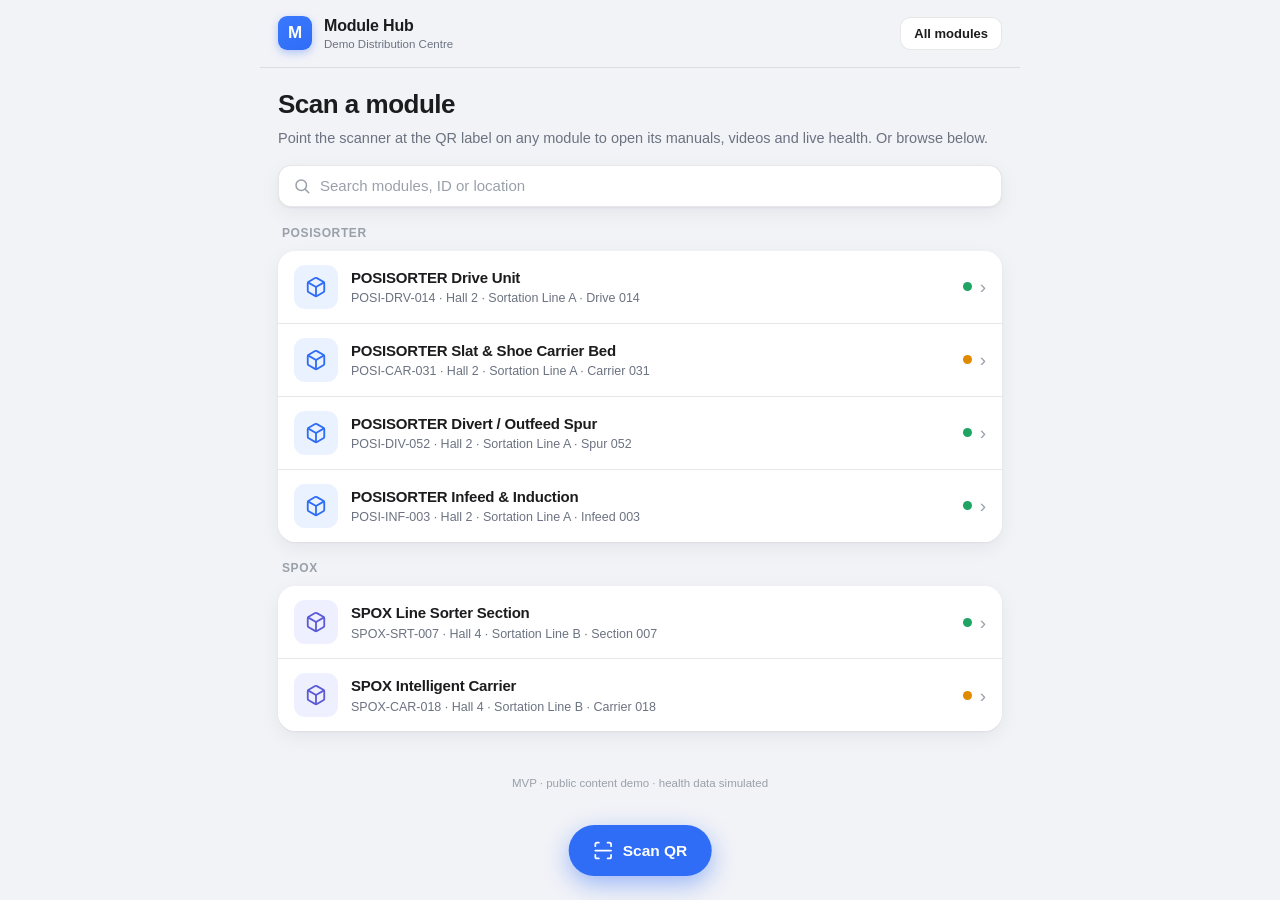
==== index.html @ b14de414 "Rebuild Module Hub: real public content, live health, QR scanning, iOS/Material redesign - Redesign " ====
<!DOCTYPE html>
<html lang="en">
<head>
<meta charset="UTF-8">
<meta name="viewport" content="width=device-width, initial-scale=1.0, viewport-fit=cover, maximum-scale=1">
<meta name="theme-color" content="#f2f3f7" media="(prefers-color-scheme: light)">
<meta name="theme-color" content="#000000" media="(prefers-color-scheme: dark)">
<meta name="apple-mobile-web-app-capable" content="yes">
<title>Vanderlande Module Hub</title>
<link rel="stylesheet" href="assets/styles.css">
</head>
<body>

<div class="app">
  <header class="topbar">
    <div class="mark">M</div>
    <div class="titles">
      <div class="title" id="brand-title">Module Hub</div>
      <div class="sub" id="brand-sub">Site operations</div>
    </div>
    <div class="spacer"></div>
    <button class="ghost" onclick="location.hash='#/'">All modules</button>
  </header>

  <main class="wrap" id="view"></main>

  <div class="foot">MVP · public content demo · health data simulated</div>
</div>

<!-- Floating scan button -->
<button class="fab" onclick="openScanner()">
  <svg viewBox="0 0 24 24" fill="none" stroke="currentColor" stroke-width="2" stroke-linecap="round" stroke-linejoin="round">
    <path d="M3 7V5a2 2 0 0 1 2-2h2"/><path d="M17 3h2a2 2 0 0 1 2 2v2"/>
    <path d="M21 17v2a2 2 0 0 1-2 2h-2"/><path d="M7 21H5a2 2 0 0 1-2-2v-2"/>
    <line x1="3" y1="12" x2="21" y2="12"/>
  </svg>
  Scan QR
</button>

<!-- Scanner overlay -->
<div class="scanner" id="scanner">
  <video id="scan-video" playsinline muted></video>
  <div class="bar">
    <span class="t">Scan module label</span>
    <button class="x" onclick="closeScanner()" aria-label="Close">×</button>
  </div>
  <div class="reticle"><i></i><div class="laser"></div></div>
  <div class="hint" id="scan-hint">Centre the QR code in the frame</div>
  <div class="err" id="scan-err">
    <div class="big">Camera unavailable</div>
    <p>—</p>
    <button onclick="openScanner()">Try again</button>
  </div>
</div>

<!-- QR label modal -->
<div class="modal-bg" id="qr-modal" onclick="if(event.target===this)closeQR()">
  <div class="modal">
    <h3 id="qr-name">Module</h3>
    <div class="mid" id="qr-id">—</div>
    <div id="qrbox"></div>
    <div class="url" id="qr-url"></div>
    <button class="btn" onclick="printQR()">Print label</button>
    <button class="btn sec" onclick="closeQR()">Close</button>
  </div>
</div>

<script src="vendor/qrcode.js"></script>
<script src="vendor/jsQR.js"></script>
<script src="assets/data.js"></script>
<script src="assets/app.js"></script>
</body>
</html>
---- assets/styles.css ----
/* =============================================================================
   Module Hub — styles
   Clean iOS / Material blend: light, airy, rounded, soft shadows, system fonts.
   ========================================================================== */

:root {
  /* Surfaces */
  --bg: #f2f3f7;
  --surface: #ffffff;
  --surface-2: #f7f8fa;
  --hairline: rgba(60, 60, 67, 0.12);

  /* Text */
  --text: #1c1c1e;
  --text-2: #6b7280;
  --text-3: #9aa0aa;

  /* Accent (iOS/Material blue-indigo) */
  --accent: #2f6df6;
  --accent-weak: #eaf1ff;
  --accent-press: #235ad6;

  /* Status */
  --ok: #1fa463;
  --ok-weak: #e6f6ee;
  --warn: #e08a00;
  --warn-weak: #fdf2dc;
  --bad: #e0483a;
  --bad-weak: #fdeceb;

  --radius: 18px;
  --radius-sm: 13px;
  --shadow: 0 1px 2px rgba(16, 24, 40, 0.05), 0 6px 20px rgba(16, 24, 40, 0.06);
  --shadow-lg: 0 10px 40px rgba(16, 24, 40, 0.18);

  --font: -apple-system, BlinkMacSystemFont, "SF Pro Text", "Segoe UI", Roboto,
          "Helvetica Neue", Arial, sans-serif;
}

@media (prefers-color-scheme: dark) {
  :root {
    --bg: #000000;
    --surface: #1c1c1e;
    --surface-2: #2c2c2e;
    --hairline: rgba(255, 255, 255, 0.12);
    --text: #f5f5f7;
    --text-2: #a1a1aa;
    --text-3: #8a8a8e;
    --accent: #4f8bff;
    --accent-weak: #18233b;
    --accent-press: #6ba0ff;
    --ok-weak: #102a1d;
    --warn-weak: #2e2410;
    --bad-weak: #2e1513;
    --shadow: 0 1px 2px rgba(0, 0, 0, 0.4), 0 8px 24px rgba(0, 0, 0, 0.5);
  }
}

* { box-sizing: border-box; margin: 0; padding: 0; }
html, body { height: 100%; }
body {
  font-family: var(--font);
  background: var(--bg);
  color: var(--text);
  -webkit-font-smoothing: antialiased;
  text-rendering: optimizeLegibility;
  line-height: 1.45;
  overscroll-behavior-y: none;
}
button { font-family: inherit; cursor: pointer; }
a { color: inherit; }

.app { max-width: 760px; margin: 0 auto; min-height: 100%; padding-bottom: 96px; }

/* ----------------------------- Top bar ---------------------------------- */
.topbar {
  position: sticky; top: 0; z-index: 20;
  display: flex; align-items: center; gap: 12px;
  padding: 14px 18px;
  background: color-mix(in srgb, var(--bg) 78%, transparent);
  -webkit-backdrop-filter: saturate(180%) blur(20px);
  backdrop-filter: saturate(180%) blur(20px);
  border-bottom: 1px solid var(--hairline);
}
.topbar .mark {
  width: 34px; height: 34px; border-radius: 9px; flex: none;
  background: linear-gradient(150deg, #3a78ff, #2f6df6);
  display: grid; place-items: center; color: #fff; font-weight: 800; font-size: 17px;
  box-shadow: 0 3px 8px rgba(47, 109, 246, 0.35);
}
.topbar .titles { min-width: 0; }
.topbar .title { font-weight: 700; font-size: 16px; letter-spacing: -0.2px; }
.topbar .sub { font-size: 11.5px; color: var(--text-2); margin-top: -1px; }
.topbar .spacer { flex: 1; }
.topbar .ghost {
  background: var(--surface); border: 1px solid var(--hairline); color: var(--text);
  border-radius: 10px; padding: 8px 13px; font-size: 13px; font-weight: 600;
}
.topbar .ghost:active { background: var(--surface-2); }

.wrap { padding: 18px; }

/* ------------------------------ Home ------------------------------------ */
.hero h1 {
  font-size: 26px; font-weight: 800; letter-spacing: -0.5px; margin-bottom: 4px;
}
.hero p { color: var(--text-2); font-size: 14.5px; margin-bottom: 16px; }

.search {
  display: flex; align-items: center; gap: 9px;
  background: var(--surface); border: 1px solid var(--hairline);
  border-radius: 13px; padding: 11px 14px; margin-bottom: 18px;
  box-shadow: var(--shadow);
}
.search svg { width: 18px; height: 18px; color: var(--text-3); flex: none; }
.search input {
  border: none; outline: none; background: transparent; flex: 1;
  font-size: 15px; color: var(--text);
}
.search input::placeholder { color: var(--text-3); }

.group-label {
  font-size: 12px; font-weight: 700; text-transform: uppercase;
  letter-spacing: 0.6px; color: var(--text-3); margin: 18px 4px 9px;
}

/* Grouped inset list (iOS) with card feel (Material) */
.list { background: var(--surface); border-radius: var(--radius);
        box-shadow: var(--shadow); overflow: hidden; }
.row {
  display: flex; align-items: center; gap: 13px;
  padding: 14px 16px; text-decoration: none; color: inherit;
  border-top: 1px solid var(--hairline); background: var(--surface);
  transition: background 0.12s;
}
.row:first-child { border-top: none; }
.row:active { background: var(--surface-2); }
.row .badge {
  width: 44px; height: 44px; border-radius: 11px; flex: none;
  display: grid; place-items: center; font-weight: 800; font-size: 12px;
  background: var(--accent-weak); color: var(--accent);
}
.row .badge.spox { background: #eef0ff; color: #5b5bd6; }
.row .badge svg { width: 22px; height: 22px; }
.row .info { flex: 1; min-width: 0; }
.row .info .n { font-weight: 650; font-size: 15px; letter-spacing: -0.2px;
  white-space: nowrap; overflow: hidden; text-overflow: ellipsis; }
.row .info .c { font-size: 12.5px; color: var(--text-2); margin-top: 1px; }
.row .right { display: flex; align-items: center; gap: 8px; flex: none; }
.row .chev { color: var(--text-3); font-size: 19px; }

.status-dot { width: 9px; height: 9px; border-radius: 50%; flex: none; }
.status-dot.ok { background: var(--ok); }
.status-dot.attention { background: var(--warn); }
.status-dot.down { background: var(--bad); }

.empty { text-align: center; color: var(--text-2); padding: 40px 20px; font-size: 14px; }

/* --------------------------- Module header ------------------------------ */
.back {
  display: inline-flex; align-items: center; gap: 3px; color: var(--accent);
  font-size: 15px; font-weight: 600; background: none; border: none;
  margin-bottom: 14px; padding: 4px 0;
}
.back svg { width: 18px; height: 18px; }

.mod-head {
  background: var(--surface); border-radius: var(--radius); padding: 20px;
  box-shadow: var(--shadow); margin-bottom: 16px;
}
.mod-tag {
  display: inline-flex; align-items: center; gap: 7px; font-size: 12px;
  font-weight: 700; color: var(--accent); background: var(--accent-weak);
  padding: 5px 10px; border-radius: 8px; margin-bottom: 12px;
}
.mod-tag .id { font-family: ui-monospace, "SF Mono", Menlo, monospace; letter-spacing: 0.4px; }
.mod-name { font-size: 23px; font-weight: 800; letter-spacing: -0.5px; line-height: 1.15; }
.mod-loc { color: var(--text-2); font-size: 14px; margin-top: 5px; }
.mod-summary { color: var(--text); font-size: 14px; margin-top: 12px; opacity: 0.92; }

.pills { display: flex; gap: 8px; margin-top: 15px; flex-wrap: wrap; }
.pill {
  display: inline-flex; align-items: center; gap: 6px; font-size: 12.5px;
  font-weight: 650; padding: 6px 12px; border-radius: 20px;
  background: var(--surface-2); color: var(--text-2);
}
.pill.ok { background: var(--ok-weak); color: var(--ok); }
.pill.attention { background: var(--warn-weak); color: var(--warn); }
.pill.down { background: var(--bad-weak); color: var(--bad); }
.pill .dot { width: 7px; height: 7px; border-radius: 50%; background: currentColor; }

/* --------------------------- Segmented tabs ----------------------------- */
.segment {
  display: flex; gap: 2px; background: var(--surface-2);
  padding: 3px; border-radius: 12px; margin-bottom: 16px;
}
.segment button {
  flex: 1; border: none; background: transparent; color: var(--text-2);
  padding: 9px; border-radius: 9px; font-size: 13.5px; font-weight: 600;
  transition: all 0.15s;
}
.segment button.active {
  background: var(--surface); color: var(--text);
  box-shadow: 0 1px 4px rgba(16, 24, 40, 0.12);
}

/* ----------------------------- Resources -------------------------------- */
.res {
  display: flex; align-items: center; gap: 13px; width: 100%; text-align: left;
  background: var(--surface); border: none; border-radius: var(--radius-sm);
  padding: 14px; margin-bottom: 10px; box-shadow: var(--shadow);
  text-decoration: none; color: inherit;
}
.res:active { background: var(--surface-2); }
.res .ic {
  width: 42px; height: 42px; border-radius: 11px; flex: none;
  display: grid; place-items: center;
}
.res .ic svg { width: 21px; height: 21px; }
.ic.pdf { background: var(--bad-weak); color: var(--bad); }
.ic.guide { background: var(--ok-weak); color: var(--ok); }
.ic.vid { background: var(--accent-weak); color: var(--accent); }
.res .meta { flex: 1; min-width: 0; }
.res .meta .h { font-weight: 650; font-size: 14.5px; letter-spacing: -0.2px; }
.res .meta .s { font-size: 12.5px; color: var(--text-2); margin-top: 1px; }
.res .chev { color: var(--text-3); font-size: 19px; }

/* ------------------------------ Videos ---------------------------------- */
.video {
  background: var(--surface); border-radius: var(--radius-sm); overflow: hidden;
  box-shadow: var(--shadow); margin-bottom: 12px;
}
.video .frame { width: 100%; aspect-ratio: 16/9; background: #000; }
.video .frame iframe { width: 100%; height: 100%; border: 0; display: block; }
.video .cap { padding: 12px 14px; }
.video .cap .h { font-weight: 650; font-size: 14.5px; }
.video .cap .s { font-size: 12.5px; color: var(--text-2); margin-top: 1px; }

/* ------------------------------ Health ---------------------------------- */
.health-banner {
  display: flex; align-items: center; gap: 8px; font-size: 12.5px;
  color: var(--text-2); background: var(--surface-2); border-radius: 11px;
  padding: 9px 13px; margin-bottom: 14px;
}
.health-banner .live {
  display: inline-flex; align-items: center; gap: 6px; font-weight: 700;
  color: var(--ok);
}
.live .blip {
  width: 8px; height: 8px; border-radius: 50%; background: var(--ok);
  box-shadow: 0 0 0 0 rgba(31, 164, 99, 0.5); animation: blip 1.6s infinite;
}
@keyframes blip {
  0% { box-shadow: 0 0 0 0 rgba(31,164,99,0.5); }
  70% { box-shadow: 0 0 0 7px rgba(31,164,99,0); }
  100% { box-shadow: 0 0 0 0 rgba(31,164,99,0); }
}

.metrics { display: grid; grid-template-columns: 1fr 1fr; gap: 12px; margin-bottom: 14px; }
.metric {
  background: var(--surface); border-radius: var(--radius-sm); padding: 15px;
  box-shadow: var(--shadow);
}
.metric .label { font-size: 12px; color: var(--text-2); font-weight: 600; }
.metric .value { font-size: 25px; font-weight: 800; letter-spacing: -0.5px; margin-top: 3px; }
.metric .value .unit { font-size: 13px; font-weight: 600; color: var(--text-2); margin-left: 3px; }
.metric .bar { height: 6px; border-radius: 4px; background: var(--surface-2); margin-top: 10px; overflow: hidden; }
.metric .bar > span { display: block; height: 100%; border-radius: 4px; background: var(--accent); transition: width 0.5s ease, background 0.5s; }
.metric canvas { width: 100%; height: 36px; display: block; margin-top: 8px; }
.metric.wide { grid-column: 1 / -1; }

.faults { background: var(--surface); border-radius: var(--radius-sm); box-shadow: var(--shadow); overflow: hidden; }
.faults .head { padding: 14px 16px; font-weight: 700; font-size: 14px; border-bottom: 1px solid var(--hairline); }
.fault { display: flex; align-items: flex-start; gap: 11px; padding: 13px 16px; border-top: 1px solid var(--hairline); }
.fault:first-of-type { border-top: none; }
.fault .sev { width: 9px; height: 9px; border-radius: 50%; margin-top: 6px; flex: none; }
.fault .sev.warn { background: var(--warn); }
.fault .sev.info { background: var(--accent); }
.fault .sev.bad { background: var(--bad); }
.fault .ft { flex: 1; }
.fault .ft .t { font-size: 14px; font-weight: 600; }
.fault .ft .m { font-size: 12.5px; color: var(--text-2); margin-top: 1px; }
.fault .when { font-size: 11.5px; color: var(--text-3); white-space: nowrap; }
.faults .clear { padding: 18px 16px; text-align: center; color: var(--text-2); font-size: 13.5px; }

/* ------------------------------ Reader ---------------------------------- */
.reader-note {
  display: flex; gap: 9px; align-items: flex-start; font-size: 12.5px;
  color: var(--warn); background: var(--warn-weak); border-radius: 11px;
  padding: 11px 13px; margin-bottom: 16px;
}
.reader h2 { font-size: 20px; font-weight: 800; letter-spacing: -0.4px; margin-bottom: 10px; }
.reader .card { background: var(--surface); border-radius: var(--radius); padding: 18px 20px; box-shadow: var(--shadow); }
.reader h3 { font-size: 15px; font-weight: 700; margin: 16px 0 7px; }
.reader h3:first-child { margin-top: 0; }
.reader p { font-size: 14.5px; margin-bottom: 8px; }
.reader ul { margin: 4px 0 8px 20px; }
.reader li { font-size: 14.5px; margin-bottom: 5px; }

/* ------------------------------- FAB ------------------------------------ */
.fab {
  position: fixed; left: 50%; transform: translateX(-50%); bottom: 24px; z-index: 30;
  display: inline-flex; align-items: center; gap: 9px;
  background: var(--accent); color: #fff; border: none;
  padding: 15px 24px; border-radius: 30px; font-size: 15.5px; font-weight: 700;
  box-shadow: 0 8px 24px rgba(47, 109, 246, 0.45);
}
.fab:active { background: var(--accent-press); transform: translateX(-50%) scale(0.97); }
.fab svg { width: 21px; height: 21px; }

/* --------------------------- Scanner overlay ---------------------------- */
.scanner {
  position: fixed; inset: 0; z-index: 60; background: #000;
  display: none; flex-direction: column;
}
.scanner.show { display: flex; }
.scanner video { width: 100%; height: 100%; object-fit: cover; position: absolute; inset: 0; }
.scanner .veil { position: absolute; inset: 0; background: rgba(0,0,0,0.45); z-index: 1; }
.scanner .reticle {
  position: absolute; top: 50%; left: 50%; transform: translate(-50%, -50%);
  width: min(70vw, 280px); aspect-ratio: 1; z-index: 2;
  border-radius: 26px; box-shadow: 0 0 0 4000px rgba(0,0,0,0.45);
}
.scanner .reticle::before, .scanner .reticle::after,
.scanner .reticle i::before, .scanner .reticle i::after {
  content: ""; position: absolute; width: 34px; height: 34px;
  border: 4px solid #fff; border-radius: 6px;
}
.scanner .reticle::before { top: -2px; left: -2px; border-right: none; border-bottom: none; }
.scanner .reticle::after { top: -2px; right: -2px; border-left: none; border-bottom: none; }
.scanner .reticle i::before { bottom: -2px; left: -2px; border-right: none; border-top: none; }
.scanner .reticle i::after { bottom: -2px; right: -2px; border-left: none; border-top: none; }
.scanner .laser {
  position: absolute; left: 8%; right: 8%; height: 3px; border-radius: 3px;
  background: linear-gradient(90deg, transparent, #4f8bff, transparent);
  animation: scan 2.4s ease-in-out infinite;
}
@keyframes scan { 0%,100% { top: 10%; } 50% { top: 90%; } }

.scanner .bar {
  position: absolute; top: 0; left: 0; right: 0; z-index: 3;
  display: flex; align-items: center; gap: 12px; padding: 16px 18px;
  padding-top: max(16px, env(safe-area-inset-top));
  background: linear-gradient(rgba(0,0,0,0.6), transparent); color: #fff;
}
.scanner .bar .t { font-weight: 700; font-size: 16px; }
.scanner .bar .x {
  margin-left: auto; width: 38px; height: 38px; border-radius: 50%;
  background: rgba(255,255,255,0.18); border: none; color: #fff; font-size: 20px;
}
.scanner .hint {
  position: absolute; bottom: 0; left: 0; right: 0; z-index: 3;
  text-align: center; color: #fff; font-size: 14px; padding: 24px 24px 40px;
  padding-bottom: max(40px, env(safe-area-inset-bottom));
  background: linear-gradient(transparent, rgba(0,0,0,0.6));
}
.scanner .err {
  position: absolute; inset: 0; z-index: 4; display: none;
  flex-direction: column; align-items: center; justify-content: center;
  text-align: center; color: #fff; padding: 30px; gap: 12px;
}
.scanner .err.show { display: flex; }
.scanner .err .big { font-size: 18px; font-weight: 700; }
.scanner .err p { font-size: 14px; color: #c9ccd2; max-width: 320px; }
.scanner .err button {
  margin-top: 8px; background: var(--accent); color: #fff; border: none;
  padding: 12px 22px; border-radius: 12px; font-weight: 700; font-size: 15px;
}

/* ------------------------------ Modal ----------------------------------- */
.modal-bg {
  position: fixed; inset: 0; z-index: 70; display: none; place-items: center;
  background: rgba(0,0,0,0.45); padding: 20px;
  -webkit-backdrop-filter: blur(4px); backdrop-filter: blur(4px);
}
.modal-bg.show { display: grid; }
.modal {
  background: var(--surface); border-radius: 22px; padding: 24px;
  max-width: 340px; width: 100%; text-align: center; box-shadow: var(--shadow-lg);
}
.modal h3 { font-size: 18px; font-weight: 800; margin-bottom: 2px; }
.modal .mid { font-family: ui-monospace, "SF Mono", Menlo, monospace;
  color: var(--accent); font-size: 13px; margin-bottom: 18px; }
#qrbox { display: grid; place-items: center; margin: 0 auto 16px; }
#qrbox img, #qrbox canvas { width: 200px; height: 200px; border-radius: 12px; }
.modal .url { font-size: 11px; color: var(--text-3); word-break: break-all; margin-bottom: 18px; }
.modal .btn {
  width: 100%; background: var(--accent); color: #fff; border: none;
  padding: 13px; border-radius: 13px; font-weight: 700; font-size: 15px;
}
.modal .btn.sec { background: var(--surface-2); color: var(--text); margin-top: 9px; }

.foot { text-align: center; color: var(--text-3); font-size: 11.5px; padding: 26px 0 10px; }
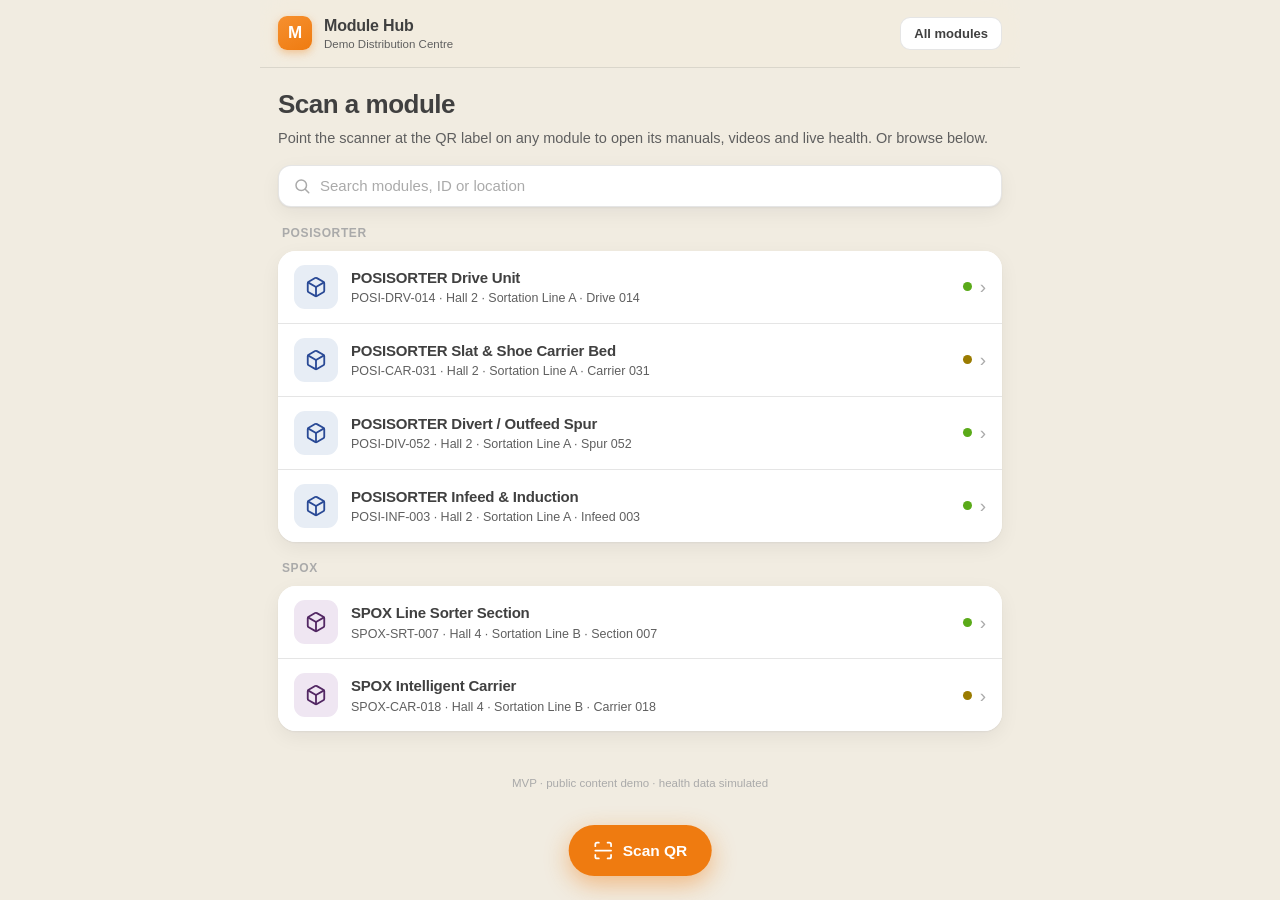
==== commit 47dac07e: "Restyle to Vanderlande colour family - Orange (#EF7B10 / dark #CD5B1C) as the primary action/accent " ====
--- a/index.html
+++ b/index.html
@@ -3,8 +3,8 @@
 <head>
 <meta charset="UTF-8">
 <meta name="viewport" content="width=device-width, initial-scale=1.0, viewport-fit=cover, maximum-scale=1">
-<meta name="theme-color" content="#f2f3f7" media="(prefers-color-scheme: light)">
-<meta name="theme-color" content="#000000" media="(prefers-color-scheme: dark)">
+<meta name="theme-color" content="#f1ece1" media="(prefers-color-scheme: light)">
+<meta name="theme-color" content="#1e1d1b" media="(prefers-color-scheme: dark)">
 <meta name="apple-mobile-web-app-capable" content="yes">
 <title>Vanderlande Module Hub</title>
 <link rel="stylesheet" href="assets/styles.css">
--- a/assets/styles.css
+++ b/assets/styles.css
@@ -4,29 +4,35 @@
    ========================================================================== */
 
 :root {
-  /* Surfaces */
-  --bg: #f2f3f7;
+  /* Surfaces — Vanderlande off-white + warm neutrals */
+  --bg: #f1ece1;            /* OFFWHITE */
   --surface: #ffffff;
-  --surface-2: #f7f8fa;
-  --hairline: rgba(60, 60, 67, 0.12);
-
-  /* Text */
-  --text: #1c1c1e;
-  --text-2: #6b7280;
-  --text-3: #9aa0aa;
-
-  /* Accent (iOS/Material blue-indigo) */
-  --accent: #2f6df6;
-  --accent-weak: #eaf1ff;
-  --accent-press: #235ad6;
-
-  /* Status */
-  --ok: #1fa463;
-  --ok-weak: #e6f6ee;
-  --warn: #e08a00;
-  --warn-weak: #fdf2dc;
-  --bad: #e0483a;
-  --bad-weak: #fdeceb;
+  --surface-2: #ece6d8;     /* warm light-grey tint */
+  --hairline: rgba(95, 95, 95, 0.16);   /* DARK GREY @ low alpha */
+
+  /* Text — grey family */
+  --text: #404040;          /* slightly darkened DARK GREY for headings/body */
+  --text-2: #5f5f5f;        /* DARK GREY */
+  --text-3: #aaaaaa;        /* GREY */
+
+  /* Accent — Vanderlande ORANGE */
+  --accent: #ef7b10;        /* ORANGE */
+  --accent-weak: #fdecd9;   /* light orange tint */
+  --accent-press: #cd5b1c;  /* DARK ORANGE */
+
+  /* Brand family — blues & purple (marks, badges, accents) */
+  --brand-dark-blue: #2a4a96;   /* DARK BLUE */
+  --brand-blue: #6786b0;        /* BLUE */
+  --brand-light-blue: #6baccc;  /* LIGHT BLUE */
+  --brand-purple: #532864;      /* PURPLE */
+
+  /* Status — Signal colours */
+  --ok: #5aaa19;            /* GREEN */
+  --ok-weak: #eaf5db;
+  --warn: #9a7b00;          /* readable shade of Signal YELLOW #FFCC00 */
+  --warn-weak: #fff4cc;
+  --bad: #c80000;           /* RED */
+  --bad-weak: #fbe3e3;
 
   --radius: 18px;
   --radius-sm: 13px;
@@ -39,19 +45,24 @@
 
 @media (prefers-color-scheme: dark) {
   :root {
-    --bg: #000000;
-    --surface: #1c1c1e;
-    --surface-2: #2c2c2e;
-    --hairline: rgba(255, 255, 255, 0.12);
-    --text: #f5f5f7;
-    --text-2: #a1a1aa;
-    --text-3: #8a8a8e;
-    --accent: #4f8bff;
-    --accent-weak: #18233b;
-    --accent-press: #6ba0ff;
-    --ok-weak: #102a1d;
-    --warn-weak: #2e2410;
-    --bad-weak: #2e1513;
+    --bg: #1e1d1b;
+    --surface: #2a2825;
+    --surface-2: #37342f;
+    --hairline: rgba(241, 236, 225, 0.14);
+    --text: #f1ece1;          /* OFFWHITE */
+    --text-2: #c4beb1;
+    --text-3: #8f8a80;
+    --accent: #ff8c2a;        /* brighter ORANGE for dark surfaces */
+    --accent-weak: #3a2a16;
+    --accent-press: #ef7b10;
+    --brand-blue: #7f9cc4;
+    --brand-purple: #a06fbb;
+    --ok: #6fbf2c;
+    --ok-weak: #1c2b10;
+    --warn: #d9b300;
+    --warn-weak: #2f2809;
+    --bad: #ff5a5a;
+    --bad-weak: #2e1414;
     --shadow: 0 1px 2px rgba(0, 0, 0, 0.4), 0 8px 24px rgba(0, 0, 0, 0.5);
   }
 }
@@ -84,9 +95,9 @@
 }
 .topbar .mark {
   width: 34px; height: 34px; border-radius: 9px; flex: none;
-  background: linear-gradient(150deg, #3a78ff, #2f6df6);
+  background: linear-gradient(150deg, #f6902f, #ef7b10);
   display: grid; place-items: center; color: #fff; font-weight: 800; font-size: 17px;
-  box-shadow: 0 3px 8px rgba(47, 109, 246, 0.35);
+  box-shadow: 0 3px 8px rgba(239, 123, 16, 0.38);
 }
 .topbar .titles { min-width: 0; }
 .topbar .title { font-weight: 700; font-size: 16px; letter-spacing: -0.2px; }
@@ -138,9 +149,9 @@
 .row .badge {
   width: 44px; height: 44px; border-radius: 11px; flex: none;
   display: grid; place-items: center; font-weight: 800; font-size: 12px;
-  background: var(--accent-weak); color: var(--accent);
-}
-.row .badge.spox { background: #eef0ff; color: #5b5bd6; }
+  background: #e7edf5; color: var(--brand-dark-blue);
+}
+.row .badge.spox { background: #efe6f2; color: var(--brand-purple); }
 .row .badge svg { width: 22px; height: 22px; }
 .row .info { flex: 1; min-width: 0; }
 .row .info .n { font-weight: 650; font-size: 15px; letter-spacing: -0.2px;
@@ -188,6 +199,37 @@
 .pill.attention { background: var(--warn-weak); color: var(--warn); }
 .pill.down { background: var(--bad-weak); color: var(--bad); }
 .pill .dot { width: 7px; height: 7px; border-radius: 50%; background: currentColor; }
+
+/* ---------------------------- Support card ------------------------------ */
+.support {
+  background: var(--surface); border-radius: var(--radius); padding: 16px;
+  box-shadow: var(--shadow); margin-bottom: 16px;
+}
+.support-head { display: flex; align-items: center; gap: 12px; margin-bottom: 13px; }
+.support-ic {
+  width: 40px; height: 40px; border-radius: 11px; flex: none;
+  display: grid; place-items: center; background: var(--ok-weak); color: var(--ok);
+}
+.support-ic svg { width: 20px; height: 20px; }
+.support-meta { min-width: 0; }
+.support-meta .sl { font-weight: 700; font-size: 15px; letter-spacing: -0.2px; }
+.support-meta .sh { font-size: 12.5px; color: var(--text-2); margin-top: 1px; }
+.support-actions { display: flex; gap: 10px; }
+.support-actions a {
+  flex: 1; display: inline-flex; align-items: center; justify-content: center; gap: 8px;
+  text-decoration: none; border-radius: 13px; padding: 13px 10px;
+  font-size: 14.5px; font-weight: 700; white-space: nowrap;
+}
+.support-actions a svg { width: 18px; height: 18px; flex: none; }
+.call-btn { background: var(--ok); color: #fff; }
+.call-btn:active { filter: brightness(0.95); }
+.report-btn { background: var(--surface-2); color: var(--text); }
+.report-btn:active { filter: brightness(0.97); }
+.support-note { font-size: 12px; color: var(--text-2); text-align: center; margin-top: 11px; }
+@media (max-width: 380px) {
+  .support-actions { flex-direction: column; }
+  .support-actions a span { font-size: 14px; }
+}
 
 /* --------------------------- Segmented tabs ----------------------------- */
 .segment {
@@ -303,7 +345,7 @@
   display: inline-flex; align-items: center; gap: 9px;
   background: var(--accent); color: #fff; border: none;
   padding: 15px 24px; border-radius: 30px; font-size: 15.5px; font-weight: 700;
-  box-shadow: 0 8px 24px rgba(47, 109, 246, 0.45);
+  box-shadow: 0 8px 24px rgba(239, 123, 16, 0.45);
 }
 .fab:active { background: var(--accent-press); transform: translateX(-50%) scale(0.97); }
 .fab svg { width: 21px; height: 21px; }
@@ -332,7 +374,7 @@
 .scanner .reticle i::after { bottom: -2px; right: -2px; border-left: none; border-top: none; }
 .scanner .laser {
   position: absolute; left: 8%; right: 8%; height: 3px; border-radius: 3px;
-  background: linear-gradient(90deg, transparent, #4f8bff, transparent);
+  background: linear-gradient(90deg, transparent, #ef7b10, transparent);
   animation: scan 2.4s ease-in-out infinite;
 }
 @keyframes scan { 0%,100% { top: 10%; } 50% { top: 90%; } }
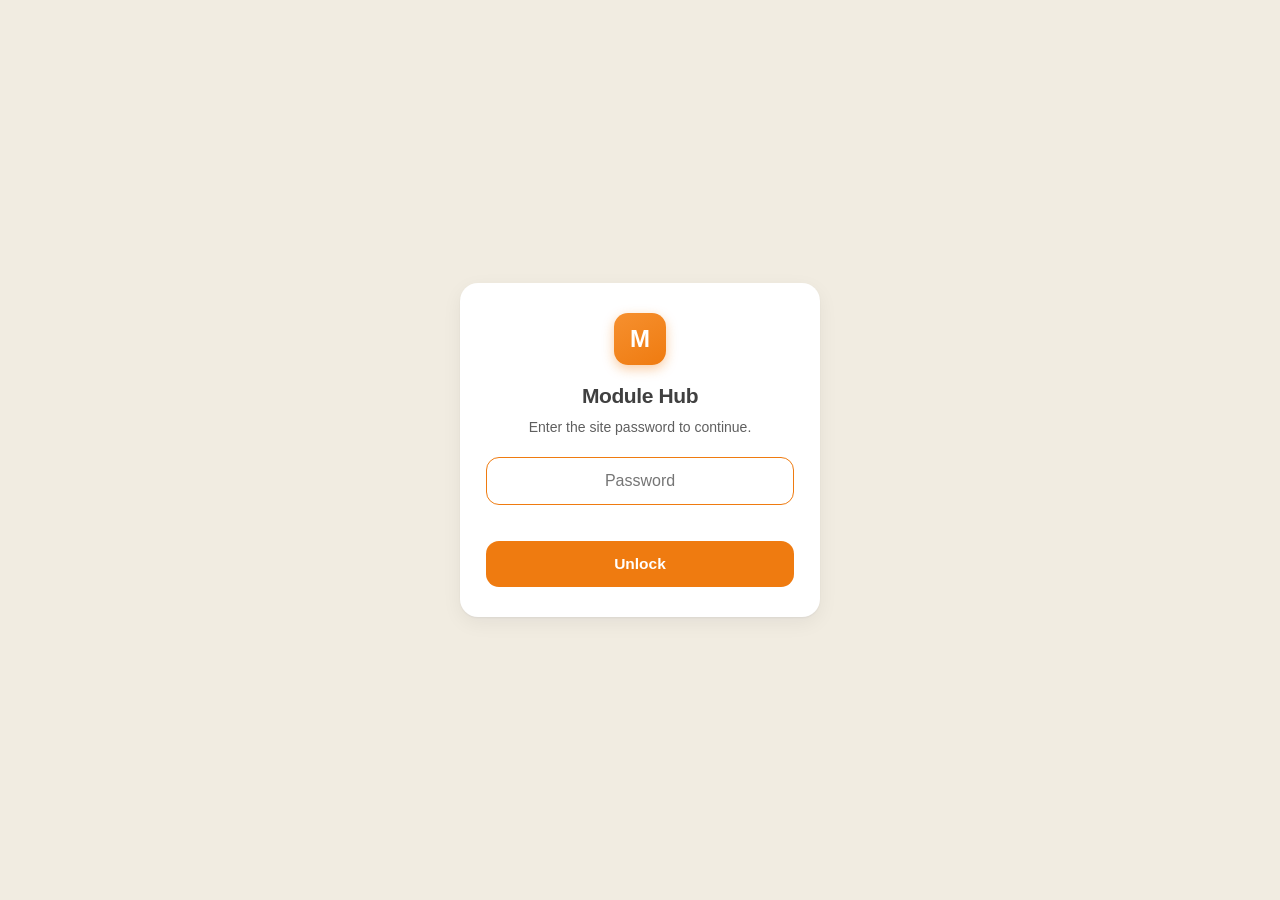
==== commit 625577e2: "Add light shared-password gate before the app - Full-screen password overlay (Vanderlande styling) s" ====
--- a/index.html
+++ b/index.html
@@ -1,5 +1,5 @@
 <!DOCTYPE html>
-<html lang="en">
+<html lang="en" class="locked">
 <head>
 <meta charset="UTF-8">
 <meta name="viewport" content="width=device-width, initial-scale=1.0, viewport-fit=cover, maximum-scale=1">
@@ -65,6 +65,7 @@
   </div>
 </div>
 
+<script src="assets/gate.js"></script>
 <script src="vendor/qrcode.js"></script>
 <script src="vendor/jsQR.js"></script>
 <script src="assets/data.js"></script>
--- a/assets/styles.css
+++ b/assets/styles.css
@@ -83,6 +83,38 @@
 
 .app { max-width: 760px; margin: 0 auto; min-height: 100%; padding-bottom: 96px; }
 
+/* ------------------------- Password gate -------------------------------- */
+html.locked .app,
+html.locked .fab { display: none !important; }
+#gate {
+  position: fixed; inset: 0; z-index: 200; display: grid; place-items: center;
+  padding: 24px; background: var(--bg);
+}
+.gate-card {
+  background: var(--surface); border-radius: var(--radius); box-shadow: var(--shadow);
+  padding: 30px 26px; width: 100%; max-width: 360px; text-align: center;
+}
+.gate-mark {
+  width: 52px; height: 52px; border-radius: 14px; margin: 0 auto 16px;
+  background: linear-gradient(150deg, #f6902f, #ef7b10);
+  display: grid; place-items: center; color: #fff; font-weight: 800; font-size: 24px;
+  box-shadow: 0 4px 12px rgba(239, 123, 16, 0.38);
+}
+.gate-card h1 { font-size: 21px; font-weight: 800; letter-spacing: -0.4px; }
+.gate-card p { color: var(--text-2); font-size: 14px; margin: 5px 0 20px; }
+.gate-card input {
+  width: 100%; border: 1px solid var(--hairline); background: var(--surface-2);
+  border-radius: 13px; padding: 14px 15px; font-size: 16px; color: var(--text);
+  outline: none; text-align: center;
+}
+.gate-card input:focus { border-color: var(--accent); background: var(--surface); }
+.gate-err { color: var(--bad); font-size: 13px; min-height: 18px; margin: 9px 0 3px; }
+.gate-btn {
+  width: 100%; background: var(--accent); color: #fff; border: none;
+  padding: 14px; border-radius: 13px; font-weight: 700; font-size: 15.5px; margin-top: 6px;
+}
+.gate-btn:active { background: var(--accent-press); }
+
 /* ----------------------------- Top bar ---------------------------------- */
 .topbar {
   position: sticky; top: 0; z-index: 20;
